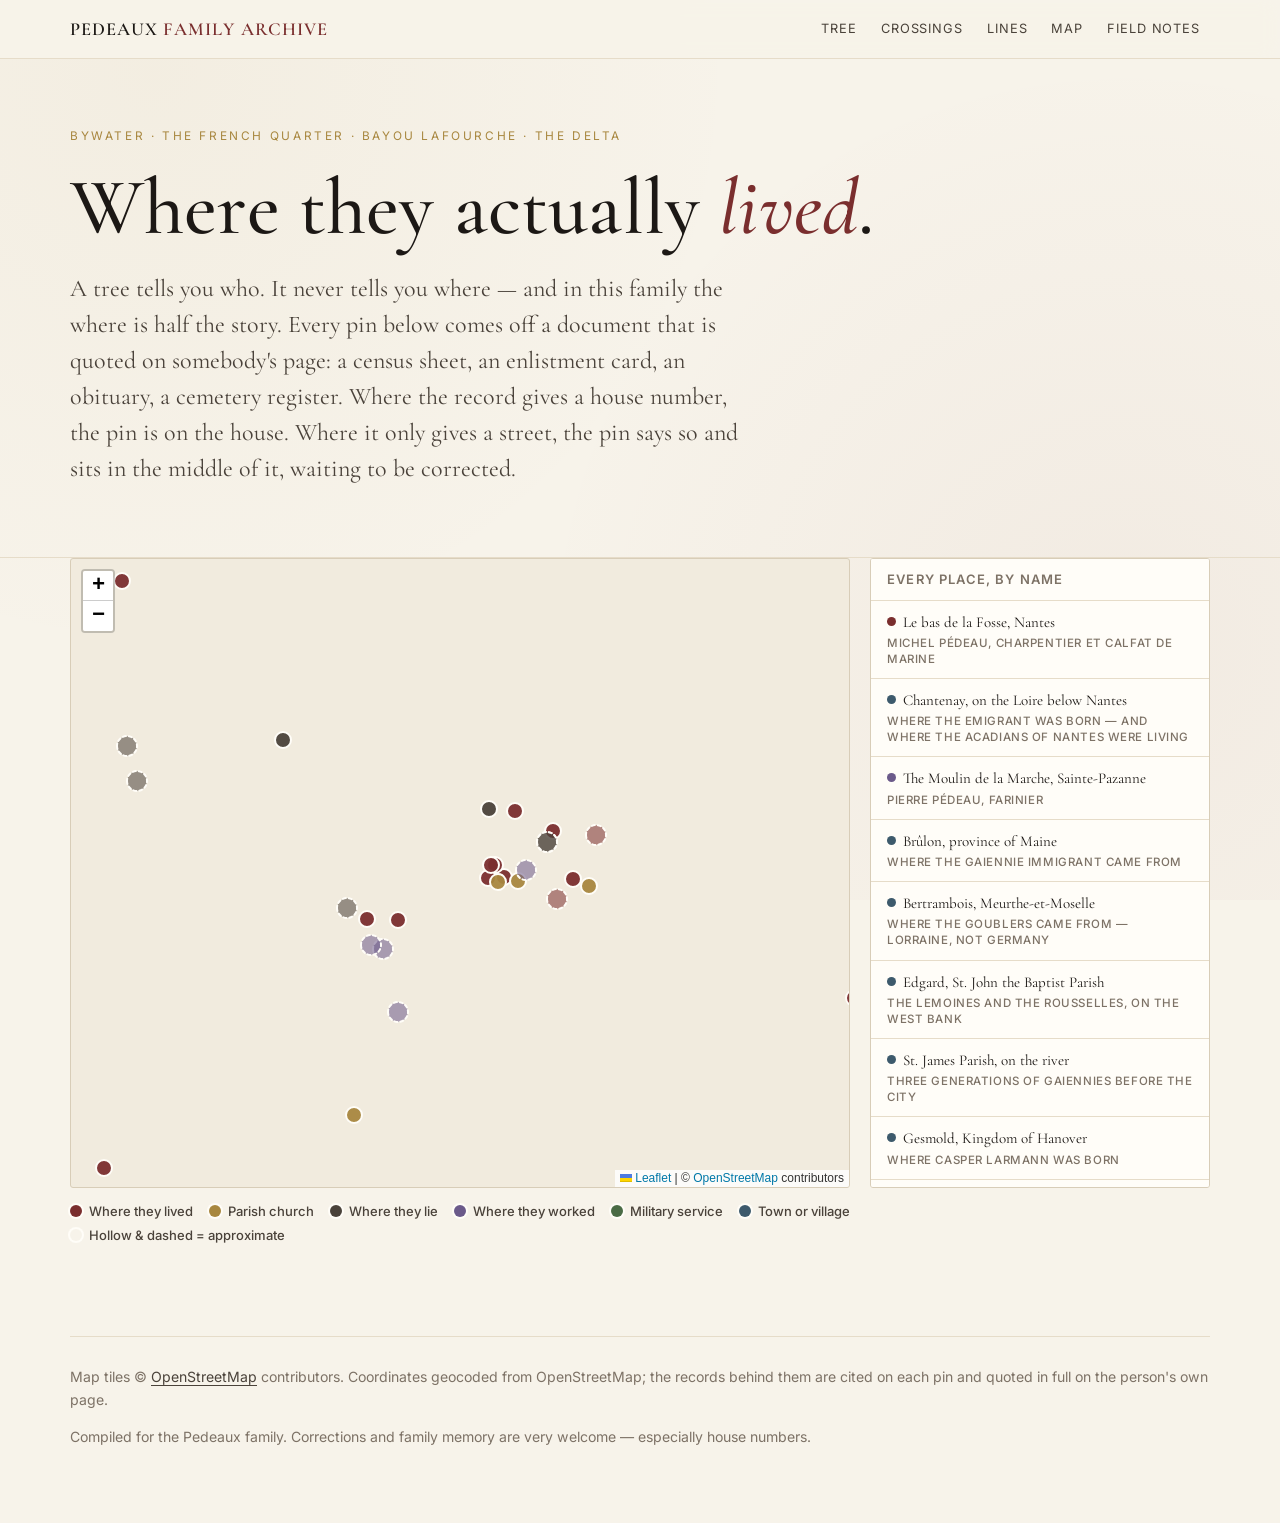
==== map.html @ 918be5b8 "Goubler documented at last, and the Utah story corrected PVT. EMILE THOMAS GOUBLER IS NOW A DOCUMENT" ====
<!doctype html>
<html lang="en">
<head>
<meta charset="utf-8">
<meta name="viewport" content="width=device-width, initial-scale=1, viewport-fit=cover">
<title>Where they lived — The Pedeaux Family Archive</title>
<meta name="description" content="Every family address this archive can prove, plotted on a map of New Orleans and the delta — with the record behind each pin.">
<meta name="theme-color" content="#f7f3ea">

<meta property="og:type" content="website">
<meta property="og:title" content="Where they lived — Pedeaux Family Archive">
<meta property="og:description" content="The addresses, the parish church, and the tombs — each one tied to the document it came from.">
<meta property="og:site_name" content="Pedeaux Family Archive">

<link rel="preconnect" href="https://fonts.googleapis.com">
<link rel="preconnect" href="https://fonts.gstatic.com" crossorigin>
<link href="https://fonts.googleapis.com/css2?family=Cormorant+Garamond:ital,wght@0,400;0,500;0,600;1,400&family=Inter:wght@400;500;600&display=swap" rel="stylesheet">
<link rel="stylesheet" href="assets/vendor/leaflet.css">
<link rel="stylesheet" href="assets/css/styles.css?v=20260814a">
<link rel="stylesheet" href="assets/css/map.css?v=20260814a">

</head>
<body>

<a class="skip-link" href="#map">Skip to the map</a>

<header class="masthead">
  <div class="wrap masthead__inner">
    <a class="masthead__mark" href="index.html">Pedeaux <span>Family Archive</span></a>
    <nav class="masthead__nav" aria-label="Sections">
      <a href="index.html#tree-section" class="always">Tree</a>
      <a href="index.html#crossings">Crossings</a>
      <a href="index.html#streams-section">Lines</a>
      <a href="map.html" class="always" aria-current="page">Map</a>
      <a href="research.html" class="always">Field notes</a>
    </nav>
  </div>
</header>

<main id="top">

  <section class="hero">
    <div class="wrap">
      <p class="hero__eyebrow">Bywater · The French Quarter · Bayou Lafourche · The delta</p>
      <h1>Where they actually <em>lived</em>.</h1>
      <p class="hero__lede">
        A tree tells you who. It never tells you where — and in this family the where is half the
        story. Every pin below comes off a document that is quoted on somebody's page: a census
        sheet, an enlistment card, an obituary, a cemetery register. Where the record gives a house
        number, the pin is on the house. Where it only gives a street, the pin says so and sits in
        the middle of it, waiting to be corrected.
      </p>
    </div>
  </section>

  <div class="mapwrap">

    <div class="mapgrid">
      <div>
        <div id="map"></div>
        <ul class="maplegend" id="legend"></ul>
      </div>
      <nav class="placelist" aria-label="All places">
        <h2>Every place, by name</h2>
        <div id="placelist"></div>
      </nav>
    </div>
  </div>

</main>

<footer class="foot">
  <div class="wrap">
    <div class="foot__rule"></div>
    <p>
      Map tiles &copy; <a href="https://www.openstreetmap.org/copyright" target="_blank" rel="noopener noreferrer">OpenStreetMap</a>
      contributors. Coordinates geocoded from OpenStreetMap; the records behind them are cited on
      each pin and quoted in full on the person's own page.
    </p>
    <p>
      Compiled for the Pedeaux family. Corrections and family memory are very welcome — especially
      house numbers.
    </p>
  </div>
</footer>

<script src="assets/vendor/leaflet.js"></script>
<script src="assets/js/places.js?v=20260814a"></script>
<script src="assets/js/map.js?v=20260814a"></script>

</body>
</html>
---- assets/vendor/leaflet.css ----
/* required styles */

.leaflet-pane,
.leaflet-tile,
.leaflet-marker-icon,
.leaflet-marker-shadow,
.leaflet-tile-container,
.leaflet-pane > svg,
.leaflet-pane > canvas,
.leaflet-zoom-box,
.leaflet-image-layer,
.leaflet-layer {
	position: absolute;
	left: 0;
	top: 0;
	}
.leaflet-container {
	overflow: hidden;
	}
.leaflet-tile,
.leaflet-marker-icon,
.leaflet-marker-shadow {
	-webkit-user-select: none;
	   -moz-user-select: none;
	        user-select: none;
	  -webkit-user-drag: none;
	}
/* Prevents IE11 from highlighting tiles in blue */
.leaflet-tile::selection {
	background: transparent;
}
/* Safari renders non-retina tile on retina better with this, but Chrome is worse */
.leaflet-safari .leaflet-tile {
	image-rendering: -webkit-optimize-contrast;
	}
/* hack that prevents hw layers "stretching" when loading new tiles */
.leaflet-safari .leaflet-tile-container {
	width: 1600px;
	height: 1600px;
	-webkit-transform-origin: 0 0;
	}
.leaflet-marker-icon,
.leaflet-marker-shadow {
	display: block;
	}
/* .leaflet-container svg: reset svg max-width decleration shipped in Joomla! (joomla.org) 3.x */
/* .leaflet-container img: map is broken in FF if you have max-width: 100% on tiles */
.leaflet-container .leaflet-overlay-pane svg {
	max-width: none !important;
	max-height: none !important;
	}
.leaflet-container .leaflet-marker-pane img,
.leaflet-container .leaflet-shadow-pane img,
.leaflet-container .leaflet-tile-pane img,
.leaflet-container img.leaflet-image-layer,
.leaflet-container .leaflet-tile {
	max-width: none !important;
	max-height: none !important;
	width: auto;
	padding: 0;
	}

.leaflet-container img.leaflet-tile {
	/* See: https://bugs.chromium.org/p/chromium/issues/detail?id=600120 */
	mix-blend-mode: plus-lighter;
}

.leaflet-container.leaflet-touch-zoom {
	-ms-touch-action: pan-x pan-y;
	touch-action: pan-x pan-y;
	}
.leaflet-container.leaflet-touch-drag {
	-ms-touch-action: pinch-zoom;
	/* Fallback for FF which doesn't support pinch-zoom */
	touch-action: none;
	touch-action: pinch-zoom;
}
.leaflet-container.leaflet-touch-drag.leaflet-touch-zoom {
	-ms-touch-action: none;
	touch-action: none;
}
.leaflet-container {
	-webkit-tap-highlight-color: transparent;
}
.leaflet-container a {
	-webkit-tap-highlight-color: rgba(51, 181, 229, 0.4);
}
.leaflet-tile {
	filter: inherit;
	visibility: hidden;
	}
.leaflet-tile-loaded {
	visibility: inherit;
	}
.leaflet-zoom-box {
	width: 0;
	height: 0;
	-moz-box-sizing: border-box;
	     box-sizing: border-box;
	z-index: 800;
	}
/* workaround for https://bugzilla.mozilla.org/show_bug.cgi?id=888319 */
.leaflet-overlay-pane svg {
	-moz-user-select: none;
	}

.leaflet-pane         { z-index: 400; }

.leaflet-tile-pane    { z-index: 200; }
.leaflet-overlay-pane { z-index: 400; }
.leaflet-shadow-pane  { z-index: 500; }
.leaflet-marker-pane  { z-index: 600; }
.leaflet-tooltip-pane   { z-index: 650; }
.leaflet-popup-pane   { z-index: 700; }

.leaflet-map-pane canvas { z-index: 100; }
.leaflet-map-pane svg    { z-index: 200; }

.leaflet-vml-shape {
	width: 1px;
	height: 1px;
	}
.lvml {
	behavior: url(#default#VML);
	display: inline-block;
	position: absolute;
	}


/* control positioning */

.leaflet-control {
	position: relative;
	z-index: 800;
	pointer-events: visiblePainted; /* IE 9-10 doesn't have auto */
	pointer-events: auto;
	}
.leaflet-top,
.leaflet-bottom {
	position: absolute;
	z-index: 1000;
	pointer-events: none;
	}
.leaflet-top {
	top: 0;
	}
.leaflet-right {
	right: 0;
	}
.leaflet-bottom {
	bottom: 0;
	}
.leaflet-left {
	left: 0;
	}
.leaflet-control {
	float: left;
	clear: both;
	}
.leaflet-right .leaflet-control {
	float: right;
	}
.leaflet-top .leaflet-control {
	margin-top: 10px;
	}
.leaflet-bottom .leaflet-control {
	margin-bottom: 10px;
	}
.leaflet-left .leaflet-control {
	margin-left: 10px;
	}
.leaflet-right .leaflet-control {
	margin-right: 10px;
	}


/* zoom and fade animations */

.leaflet-fade-anim .leaflet-popup {
	opacity: 0;
	-webkit-transition: opacity 0.2s linear;
	   -moz-transition: opacity 0.2s linear;
	        transition: opacity 0.2s linear;
	}
.leaflet-fade-anim .leaflet-map-pane .leaflet-popup {
	opacity: 1;
	}
.leaflet-zoom-animated {
	-webkit-transform-origin: 0 0;
	    -ms-transform-origin: 0 0;
	        transform-origin: 0 0;
	}
svg.leaflet-zoom-animated {
	will-change: transform;
}

.leaflet-zoom-anim .leaflet-zoom-animated {
	-webkit-transition: -webkit-transform 0.25s cubic-bezier(0,0,0.25,1);
	   -moz-transition:    -moz-transform 0.25s cubic-bezier(0,0,0.25,1);
	        transition:         transform 0.25s cubic-bezier(0,0,0.25,1);
	}
.leaflet-zoom-anim .leaflet-tile,
.leaflet-pan-anim .leaflet-tile {
	-webkit-transition: none;
	   -moz-transition: none;
	        transition: none;
	}

.leaflet-zoom-anim .leaflet-zoom-hide {
	visibility: hidden;
	}


/* cursors */

.leaflet-interactive {
	cursor: pointer;
	}
.leaflet-grab {
	cursor: -webkit-grab;
	cursor:    -moz-grab;
	cursor:         grab;
	}
.leaflet-crosshair,
.leaflet-crosshair .leaflet-interactive {
	cursor: crosshair;
	}
.leaflet-popup-pane,
.leaflet-control {
	cursor: auto;
	}
.leaflet-dragging .leaflet-grab,
.leaflet-dragging .leaflet-grab .leaflet-interactive,
.leaflet-dragging .leaflet-marker-draggable {
	cursor: move;
	cursor: -webkit-grabbing;
	cursor:    -moz-grabbing;
	cursor:         grabbing;
	}

/* marker & overlays interactivity */
.leaflet-marker-icon,
.leaflet-marker-shadow,
.leaflet-image-layer,
.leaflet-pane > svg path,
.leaflet-tile-container {
	pointer-events: none;
	}

.leaflet-marker-icon.leaflet-interactive,
.leaflet-image-layer.leaflet-interactive,
.leaflet-pane > svg path.leaflet-interactive,
svg.leaflet-image-layer.leaflet-interactive path {
	pointer-events: visiblePainted; /* IE 9-10 doesn't have auto */
	pointer-events: auto;
	}

/* visual tweaks */

.leaflet-container {
	background: #ddd;
	outline-offset: 1px;
	}
.leaflet-container a {
	color: #0078A8;
	}
.leaflet-zoom-box {
	border: 2px dotted #38f;
	background: rgba(255,255,255,0.5);
	}


/* general typography */
.leaflet-container {
	font-family: "Helvetica Neue", Arial, Helvetica, sans-serif;
	font-size: 12px;
	font-size: 0.75rem;
	line-height: 1.5;
	}


/* general toolbar styles */

.leaflet-bar {
	box-shadow: 0 1px 5px rgba(0,0,0,0.65);
	border-radius: 4px;
	}
.leaflet-bar a {
	background-color: #fff;
	border-bottom: 1px solid #ccc;
	width: 26px;
	height: 26px;
	line-height: 26px;
	display: block;
	text-align: center;
	text-decoration: none;
	color: black;
	}
.leaflet-bar a,
.leaflet-control-layers-toggle {
	background-position: 50% 50%;
	background-repeat: no-repeat;
	display: block;
	}
.leaflet-bar a:hover,
.leaflet-bar a:focus {
	background-color: #f4f4f4;
	}
.leaflet-bar a:first-child {
	border-top-left-radius: 4px;
	border-top-right-radius: 4px;
	}
.leaflet-bar a:last-child {
	border-bottom-left-radius: 4px;
	border-bottom-right-radius: 4px;
	border-bottom: none;
	}
.leaflet-bar a.leaflet-disabled {
	cursor: default;
	background-color: #f4f4f4;
	color: #bbb;
	}

.leaflet-touch .leaflet-bar a {
	width: 30px;
	height: 30px;
	line-height: 30px;
	}
.leaflet-touch .leaflet-bar a:first-child {
	border-top-left-radius: 2px;
	border-top-right-radius: 2px;
	}
.leaflet-touch .leaflet-bar a:last-child {
	border-bottom-left-radius: 2px;
	border-bottom-right-radius: 2px;
	}

/* zoom control */

.leaflet-control-zoom-in,
.leaflet-control-zoom-out {
	font: bold 18px 'Lucida Console', Monaco, monospace;
	text-indent: 1px;
	}

.leaflet-touch .leaflet-control-zoom-in, .leaflet-touch .leaflet-control-zoom-out  {
	font-size: 22px;
	}


/* layers control */

.leaflet-control-layers {
	box-shadow: 0 1px 5px rgba(0,0,0,0.4);
	background: #fff;
	border-radius: 5px;
	}
.leaflet-control-layers-toggle {
	background-image: url(images/layers.png);
	width: 36px;
	height: 36px;
	}
.leaflet-retina .leaflet-control-layers-toggle {
	background-image: url(images/layers-2x.png);
	background-size: 26px 26px;
	}
.leaflet-touch .leaflet-control-layers-toggle {
	width: 44px;
	height: 44px;
	}
.leaflet-control-layers .leaflet-control-layers-list,
.leaflet-control-layers-expanded .leaflet-control-layers-toggle {
	display: none;
	}
.leaflet-control-layers-expanded .leaflet-control-layers-list {
	display: block;
	position: relative;
	}
.leaflet-control-layers-expanded {
	padding: 6px 10px 6px 6px;
	color: #333;
	background: #fff;
	}
.leaflet-control-layers-scrollbar {
	overflow-y: scroll;
	overflow-x: hidden;
	padding-right: 5px;
	}
.leaflet-control-layers-selector {
	margin-top: 2px;
	position: relative;
	top: 1px;
	}
.leaflet-control-layers label {
	display: block;
	font-size: 13px;
	font-size: 1.08333em;
	}
.leaflet-control-layers-separator {
	height: 0;
	border-top: 1px solid #ddd;
	margin: 5px -10px 5px -6px;
	}

/* Default icon URLs */
.leaflet-default-icon-path { /* used only in path-guessing heuristic, see L.Icon.Default */
	background-image: url(images/marker-icon.png);
	}


/* attribution and scale controls */

.leaflet-container .leaflet-control-attribution {
	background: #fff;
	background: rgba(255, 255, 255, 0.8);
	margin: 0;
	}
.leaflet-control-attribution,
.leaflet-control-scale-line {
	padding: 0 5px;
	color: #333;
	line-height: 1.4;
	}
.leaflet-control-attribution a {
	text-decoration: none;
	}
.leaflet-control-attribution a:hover,
.leaflet-control-attribution a:focus {
	text-decoration: underline;
	}
.leaflet-attribution-flag {
	display: inline !important;
	vertical-align: baseline !important;
	width: 1em;
	height: 0.6669em;
	}
.leaflet-left .leaflet-control-scale {
	margin-left: 5px;
	}
.leaflet-bottom .leaflet-control-scale {
	margin-bottom: 5px;
	}
.leaflet-control-scale-line {
	border: 2px solid #777;
	border-top: none;
	line-height: 1.1;
	padding: 2px 5px 1px;
	white-space: nowrap;
	-moz-box-sizing: border-box;
	     box-sizing: border-box;
	background: rgba(255, 255, 255, 0.8);
	text-shadow: 1px 1px #fff;
	}
.leaflet-control-scale-line:not(:first-child) {
	border-top: 2px solid #777;
	border-bottom: none;
	margin-top: -2px;
	}
.leaflet-control-scale-line:not(:first-child):not(:last-child) {
	border-bottom: 2px solid #777;
	}

.leaflet-touch .leaflet-control-attribution,
.leaflet-touch .leaflet-control-layers,
.leaflet-touch .leaflet-bar {
	box-shadow: none;
	}
.leaflet-touch .leaflet-control-layers,
.leaflet-touch .leaflet-bar {
	border: 2px solid rgba(0,0,0,0.2);
	background-clip: padding-box;
	}


/* popup */

.leaflet-popup {
	position: absolute;
	text-align: center;
	margin-bottom: 20px;
	}
.leaflet-popup-content-wrapper {
	padding: 1px;
	text-align: left;
	border-radius: 12px;
	}
.leaflet-popup-content {
	margin: 13px 24px 13px 20px;
	line-height: 1.3;
	font-size: 13px;
	font-size: 1.08333em;
	min-height: 1px;
	}
.leaflet-popup-content p {
	margin: 17px 0;
	margin: 1.3em 0;
	}
.leaflet-popup-tip-container {
	width: 40px;
	height: 20px;
	position: absolute;
	left: 50%;
	margin-top: -1px;
	margin-left: -20px;
	overflow: hidden;
	pointer-events: none;
	}
.leaflet-popup-tip {
	width: 17px;
	height: 17px;
	padding: 1px;

	margin: -10px auto 0;
	pointer-events: auto;

	-webkit-transform: rotate(45deg);
	   -moz-transform: rotate(45deg);
	    -ms-transform: rotate(45deg);
	        transform: rotate(45deg);
	}
.leaflet-popup-content-wrapper,
.leaflet-popup-tip {
	background: white;
	color: #333;
	box-shadow: 0 3px 14px rgba(0,0,0,0.4);
	}
.leaflet-container a.leaflet-popup-close-button {
	position: absolute;
	top: 0;
	right: 0;
	border: none;
	text-align: center;
	width: 24px;
	height: 24px;
	font: 16px/24px Tahoma, Verdana, sans-serif;
	color: #757575;
	text-decoration: none;
	background: transparent;
	}
.leaflet-container a.leaflet-popup-close-button:hover,
.leaflet-container a.leaflet-popup-close-button:focus {
	color: #585858;
	}
.leaflet-popup-scrolled {
	overflow: auto;
	}

.leaflet-oldie .leaflet-popup-content-wrapper {
	-ms-zoom: 1;
	}
.leaflet-oldie .leaflet-popup-tip {
	width: 24px;
	margin: 0 auto;

	-ms-filter: "progid:DXImageTransform.Microsoft.Matrix(M11=0.70710678, M12=0.70710678, M21=-0.70710678, M22=0.70710678)";
	filter: progid:DXImageTransform.Microsoft.Matrix(M11=0.70710678, M12=0.70710678, M21=-0.70710678, M22=0.70710678);
	}

.leaflet-oldie .leaflet-control-zoom,
.leaflet-oldie .leaflet-control-layers,
.leaflet-oldie .leaflet-popup-content-wrapper,
.leaflet-oldie .leaflet-popup-tip {
	border: 1px solid #999;
	}


/* div icon */

.leaflet-div-icon {
	background: #fff;
	border: 1px solid #666;
	}


/* Tooltip */
/* Base styles for the element that has a tooltip */
.leaflet-tooltip {
	position: absolute;
	padding: 6px;
	background-color: #fff;
	border: 1px solid #fff;
	border-radius: 3px;
	color: #222;
	white-space: nowrap;
	-webkit-user-select: none;
	-moz-user-select: none;
	-ms-user-select: none;
	user-select: none;
	pointer-events: none;
	box-shadow: 0 1px 3px rgba(0,0,0,0.4);
	}
.leaflet-tooltip.leaflet-interactive {
	cursor: pointer;
	pointer-events: auto;
	}
.leaflet-tooltip-top:before,
.leaflet-tooltip-bottom:before,
.leaflet-tooltip-left:before,
.leaflet-tooltip-right:before {
	position: absolute;
	pointer-events: none;
	border: 6px solid transparent;
	background: transparent;
	content: "";
	}

/* Directions */

.leaflet-tooltip-bottom {
	margin-top: 6px;
}
.leaflet-tooltip-top {
	margin-top: -6px;
}
.leaflet-tooltip-bottom:before,
.leaflet-tooltip-top:before {
	left: 50%;
	margin-left: -6px;
	}
.leaflet-tooltip-top:before {
	bottom: 0;
	margin-bottom: -12px;
	border-top-color: #fff;
	}
.leaflet-tooltip-bottom:before {
	top: 0;
	margin-top: -12px;
	margin-left: -6px;
	border-bottom-color: #fff;
	}
.leaflet-tooltip-left {
	margin-left: -6px;
}
.leaflet-tooltip-right {
	margin-left: 6px;
}
.leaflet-tooltip-left:before,
.leaflet-tooltip-right:before {
	top: 50%;
	margin-top: -6px;
	}
.leaflet-tooltip-left:before {
	right: 0;
	margin-right: -12px;
	border-left-color: #fff;
	}
.leaflet-tooltip-right:before {
	left: 0;
	margin-left: -12px;
	border-right-color: #fff;
	}

/* Printing */

@media print {
	/* Prevent printers from removing background-images of controls. */
	.leaflet-control {
		-webkit-print-color-adjust: exact;
		print-color-adjust: exact;
		}
	}
---- assets/css/styles.css ----
/* ==========================================================================
   Pedeaux Family Archive
   Archival warm palette. Mobile-first. No framework.
   ========================================================================== */

:root {
  /* Paper & ink */
  --paper:        #f7f3ea;
  --paper-2:      #f1ebde;
  --paper-3:      #e8e0cf;
  --card:         #fffdf8;
  --ink:          #1c1815;
  --ink-2:        #4a423a;
  --ink-3:        #7d7266;
  --rule:         #d8cdb8;
  --rule-soft:    #e6dcc9;

  /* Accents */
  --oxblood:      #7a2e2e;
  --oxblood-lite: #a24545;
  --gold:         #a8873f;
  --sea:          #3d5a6c;

  /* Evidence */
  --ev-verified:  #4a6b45;
  --ev-confirm:   #a8873f;
  --ev-inferred:  #8a6a3a;

  /* Branch hues */
  --b-pedeaux:    #7a2e2e;
  --b-aucoin:     #3d5a6c;
  --b-gaiennie:   #6b5a8a;
  --b-brunetti:   #8a5a2b;
  --b-franovich:  #2f6b63;
  --b-moizant:    #7d6a3f;
  --b-larmann:    #55603f;
  --b-lemoine:    #4a5d7d;
  --b-wellmeyer:  #6b4a52;

  --serif: 'Cormorant Garamond', 'Iowan Old Style', 'Palatino Linotype', Palatino, 'Book Antiqua', Georgia, serif;
  --sans:  'Inter', -apple-system, BlinkMacSystemFont, 'Segoe UI', Roboto, Helvetica, Arial, sans-serif;
  --mono:  ui-monospace, 'SF Mono', Menlo, Consolas, monospace;

  --maxw: 1180px;
  --radius: 3px;
  --shadow: 0 1px 2px rgba(28,24,21,.06), 0 6px 20px rgba(28,24,21,.05);
  --shadow-lg: 0 2px 6px rgba(28,24,21,.08), 0 18px 50px rgba(28,24,21,.12);
  --panel-w: 460px;
}

*, *::before, *::after { box-sizing: border-box; }

html { -webkit-text-size-adjust: 100%; scroll-behavior: smooth; }
@media (prefers-reduced-motion: reduce) {
  html { scroll-behavior: auto; }
  *, *::before, *::after { animation-duration: .01ms !important; transition-duration: .01ms !important; }
}

body {
  margin: 0;
  background: var(--paper);
  color: var(--ink);
  font-family: var(--sans);
  font-size: 16px;
  line-height: 1.65;
  -webkit-font-smoothing: antialiased;
  background-image:
    radial-gradient(circle at 12% 8%,  rgba(168,135,63,.05), transparent 42%),
    radial-gradient(circle at 88% 72%, rgba(122,46,46,.045), transparent 46%);
  background-attachment: fixed;
}

h1, h2, h3, h4 { font-family: var(--serif); font-weight: 600; line-height: 1.15; margin: 0 0 .5em; letter-spacing: .002em; }
p { margin: 0 0 1em; }
a { color: var(--oxblood); text-underline-offset: .18em; text-decoration-thickness: .06em; }
a:hover { color: var(--oxblood-lite); }
img { max-width: 100%; height: auto; display: block; }

.wrap { width: 100%; max-width: var(--maxw); margin: 0 auto; padding: 0 20px; }
.sr-only {
  position: absolute; width: 1px; height: 1px; padding: 0; margin: -1px;
  overflow: hidden; clip: rect(0 0 0 0); white-space: nowrap; border: 0;
}
.skip-link {
  position: absolute; left: -999px; top: 0; z-index: 200;
  background: var(--ink); color: var(--paper); padding: 10px 16px;
}
.skip-link:focus { left: 8px; top: 8px; }

:focus-visible { outline: 2px solid var(--oxblood); outline-offset: 2px; border-radius: 2px; }

/* ── Masthead ─────────────────────────────────────────────────────────── */

.masthead {
  position: sticky; top: 0; z-index: 60;
  background: rgba(247,243,234,.92);
  backdrop-filter: saturate(1.4) blur(10px);
  -webkit-backdrop-filter: saturate(1.4) blur(10px);
  border-bottom: 1px solid var(--rule-soft);
}
.masthead__inner {
  display: flex; align-items: center; gap: 16px;
  min-height: 58px;
}
.masthead__mark {
  font-family: var(--serif); font-size: 1.15rem; font-weight: 600;
  letter-spacing: .06em; text-transform: uppercase; color: var(--ink);
  text-decoration: none; white-space: nowrap;
}
.masthead__mark span { color: var(--oxblood); }
.masthead__nav { margin-left: auto; display: flex; gap: 4px; align-items: center; }
.masthead__nav a {
  font-size: .8rem; letter-spacing: .07em; text-transform: uppercase;
  color: var(--ink-2); text-decoration: none; padding: 8px 10px; border-radius: var(--radius);
}
.masthead__nav a:hover { background: var(--paper-3); color: var(--ink); }
@media (max-width: 720px) { .masthead__nav a { display: none; } .masthead__nav a.always { display: inline-block; } }

/* ── Hero ─────────────────────────────────────────────────────────────── */

.hero { padding: 68px 0 46px; border-bottom: 1px solid var(--rule-soft); }
.hero__eyebrow {
  font-size: .74rem; letter-spacing: .22em; text-transform: uppercase;
  color: var(--gold); margin-bottom: 20px;
}
.hero h1 {
  font-size: clamp(2.6rem, 8vw, 5rem);
  line-height: 1.02; margin-bottom: .28em; font-weight: 500;
}
.hero h1 em { font-style: italic; color: var(--oxblood); }
.hero__lede {
  font-family: var(--serif); font-size: clamp(1.15rem, 2.6vw, 1.5rem);
  line-height: 1.5; color: var(--ink-2); max-width: 62ch;
}
.hero__stats {
  display: flex; flex-wrap: wrap; gap: 14px 40px; margin-top: 34px;
  padding-top: 26px; border-top: 1px solid var(--rule-soft);
}
.stat__n { font-family: var(--serif); font-size: 2rem; line-height: 1; color: var(--oxblood); display: block; }
.stat__l { font-size: .74rem; letter-spacing: .12em; text-transform: uppercase; color: var(--ink-3); margin-top: 6px; display: block; }

/* ── Section furniture ────────────────────────────────────────────────── */

.section { padding: 62px 0; border-bottom: 1px solid var(--rule-soft); }
.section:last-of-type { border-bottom: 0; }
.section__label {
  font-size: .74rem; letter-spacing: .2em; text-transform: uppercase;
  color: var(--gold); margin-bottom: 12px;
}
.section h2 { font-size: clamp(1.8rem, 4.4vw, 2.6rem); font-weight: 500; margin-bottom: .35em; }
.section__intro { font-family: var(--serif); font-size: 1.16rem; color: var(--ink-2); max-width: 68ch; }

/* ── Controls ─────────────────────────────────────────────────────────── */

.controls {
  display: flex; flex-wrap: wrap; gap: 10px; align-items: center;
  margin: 26px 0 8px; padding: 14px; background: var(--paper-2);
  border: 1px solid var(--rule-soft); border-radius: var(--radius);
}
.controls__search {
  flex: 1 1 220px; min-width: 0;
  font: inherit; font-size: .92rem; padding: 9px 12px;
  border: 1px solid var(--rule); border-radius: var(--radius);
  background: var(--card); color: var(--ink);
}
.controls__search::placeholder { color: var(--ink-3); }
.btn {
  font: inherit; font-size: .8rem; letter-spacing: .06em; text-transform: uppercase;
  padding: 9px 14px; border: 1px solid var(--rule); background: var(--card);
  color: var(--ink-2); border-radius: var(--radius); cursor: pointer;
  transition: background .15s, color .15s, border-color .15s;
}
.btn:hover { background: var(--paper-3); color: var(--ink); }
.btn[aria-pressed="true"] { background: var(--ink); border-color: var(--ink); color: var(--paper); }

/* ── Tree ─────────────────────────────────────────────────────────────── */

.tree { margin-top: 26px; }
.tree ul { list-style: none; margin: 0; padding: 0 0 0 22px; position: relative; }
.tree > ul { padding-left: 0; }

/* connector spine */
.tree ul ul::before {
  content: ''; position: absolute; left: 0; top: -14px; bottom: 18px;
  border-left: 1px solid var(--rule);
}
.tree li { position: relative; margin: 10px 0 0; }
.tree ul ul > li::before {
  content: ''; position: absolute; left: -22px; top: 26px; width: 18px;
  border-top: 1px solid var(--rule);
}

.node {
  display: grid;
  grid-template-columns: auto 1fr auto;
  align-items: start;
  gap: 10px;
  width: 100%;
  text-align: left;
  font: inherit;
  background: var(--card);
  border: 1px solid var(--rule-soft);
  border-left: 3px solid var(--branch, var(--rule));
  border-radius: var(--radius);
  padding: 11px 13px;
  cursor: pointer;
  box-shadow: var(--shadow);
  transition: border-color .15s, box-shadow .15s, transform .15s;
}
.node:hover { box-shadow: var(--shadow-lg); transform: translateY(-1px); }
.node[aria-current="true"] { border-color: var(--oxblood); box-shadow: 0 0 0 2px rgba(122,46,46,.14), var(--shadow-lg); }
.node.is-dim { opacity: .34; }

.node__toggle {
  width: 22px; height: 22px; flex: none; margin-top: 2px;
  border: 1px solid var(--rule); border-radius: 50%; background: var(--paper-2);
  color: var(--ink-2); font-size: .82rem; line-height: 1;
  display: grid; place-items: center; cursor: pointer; padding: 0;
}
.node__toggle:hover { background: var(--paper-3); }
.node__toggle.is-leaf { visibility: hidden; }

.node__body { min-width: 0; }
.node__name { font-family: var(--serif); font-size: 1.12rem; font-weight: 600; line-height: 1.25; }
.node__name .sur { text-transform: uppercase; letter-spacing: .03em; font-size: .92em; }
.node__meta { font-size: .82rem; color: var(--ink-3); margin-top: 2px; }
.node__rel {
  font-size: .68rem; letter-spacing: .13em; text-transform: uppercase;
  color: var(--ink-3); margin-bottom: 3px; display: block;
}
.node__tags { display: flex; flex-wrap: wrap; gap: 5px; margin-top: 7px; }

.pill {
  font-size: .64rem; letter-spacing: .09em; text-transform: uppercase;
  padding: 2px 7px; border-radius: 999px; border: 1px solid currentColor;
  white-space: nowrap;
}
.pill--verified { color: var(--ev-verified); }
.pill--confirm  { color: var(--gold); }
.pill--inferred { color: #8a6a3a; }
.pill--origin   { color: var(--sea); border-style: dashed; }
.pill--branch   { color: var(--branch, var(--ink-3)); }

.node__chev { color: var(--ink-3); font-size: 1rem; margin-top: 3px; }

.tree li.is-collapsed > ul { display: none; }

/* Eight generations of nesting would strangle the deep cards on a phone.
   Tighten the indent and the connector geometry together so they stay aligned. */
@media (max-width: 720px) {
  .tree ul { padding-left: 13px; }
  .tree ul ul > li::before { left: -13px; width: 10px; }
  .node { padding: 10px 11px; gap: 8px; }
  .node__name { font-size: 1.04rem; }
}
@media (max-width: 420px) {
  .tree ul { padding-left: 9px; }
  .tree ul ul > li::before { left: -9px; width: 7px; }
}

/* ── Detail panel ─────────────────────────────────────────────────────── */

.panel {
  position: fixed; inset: 0 0 0 auto; width: min(var(--panel-w), 100%);
  background: var(--card); border-left: 1px solid var(--rule);
  box-shadow: -12px 0 44px rgba(28,24,21,.14);
  transform: translateX(101%); transition: transform .26s cubic-bezier(.4,0,.2,1);
  z-index: 90; display: flex; flex-direction: column;
}
.panel.is-open { transform: none; }
.panel__head {
  padding: 20px 22px 16px; border-bottom: 1px solid var(--rule-soft);
  display: flex; gap: 12px; align-items: flex-start;
  border-top: 4px solid var(--branch, var(--oxblood));
}
.panel__title { flex: 1; min-width: 0; }
.panel__title h3 { font-size: 1.6rem; margin: 0 0 4px; font-weight: 500; }
.panel__dates { font-size: .9rem; color: var(--ink-3); }
.panel__close {
  flex: none; width: 34px; height: 34px; border-radius: 50%;
  border: 1px solid var(--rule); background: var(--paper-2); color: var(--ink-2);
  font-size: 1.1rem; line-height: 1; cursor: pointer;
}
.panel__close:hover { background: var(--paper-3); }
.panel__body { padding: 20px 22px 40px; overflow-y: auto; -webkit-overflow-scrolling: touch; }

.panel__portrait { margin: 0 0 18px; }
.panel__portrait img {
  width: 100%; border: 1px solid var(--rule); border-radius: var(--radius);
  filter: sepia(.12) contrast(1.02);
}
.panel__portrait figcaption { font-size: .78rem; color: var(--ink-3); margin-top: 7px; font-style: italic; }

.kv { display: grid; grid-template-columns: 88px 1fr; gap: 5px 14px; margin: 0 0 18px; font-size: .92rem; }
.kv dt { color: var(--ink-3); font-size: .74rem; letter-spacing: .1em; text-transform: uppercase; padding-top: 3px; }
.kv dd { margin: 0; }

.panel h4 {
  font-family: var(--sans); font-size: .74rem; letter-spacing: .16em;
  text-transform: uppercase; color: var(--gold); margin: 26px 0 10px; font-weight: 600;
}

.record {
  border: 1px solid var(--rule-soft); border-left: 2px solid var(--gold);
  background: var(--paper-2); border-radius: var(--radius);
  padding: 13px 15px; margin-bottom: 12px;
}
.record__title { font-weight: 600; font-size: .92rem; margin-bottom: 2px; }
.record__cite { font-size: .76rem; color: var(--ink-3); margin-bottom: 9px; font-family: var(--mono); }
.record__text {
  font-family: var(--serif); font-size: 1.02rem; line-height: 1.55;
  color: var(--ink); margin: 0;
}
.record__hl {
  margin: 10px 0 0; padding-top: 9px; border-top: 1px dashed var(--rule);
  font-size: .88rem; color: var(--oxblood);
}

.record__fig { margin: 0 0 11px; }
.record__fig a { display: block; }
.record__fig img {
  width: 100%; height: auto; display: block;
  border: 1px solid var(--rule); border-radius: 3px;
  background: #fff;
}
.record__fig figcaption {
  font-size: .72rem; color: var(--ink-3); margin-top: 5px;
  font-family: var(--mono); line-height: 1.45;
}

.note {
  font-size: .9rem; color: var(--ink-2); background: var(--paper-2);
  border: 1px dashed var(--rule); border-radius: var(--radius); padding: 12px 14px;
}

/* Siblings / children lists */
.fam { list-style: none; margin: 0 0 4px; padding: 0; }
.fam li {
  position: relative; padding: 5px 0 5px 16px; font-size: .95rem;
  border-bottom: 1px solid var(--rule-soft); line-height: 1.45;
}
.fam li:last-child { border-bottom: 0; }
.fam li::before {
  content: ''; position: absolute; left: 2px; top: 13px;
  width: 5px; height: 5px; border-radius: 50%; background: var(--rule);
}
.fam li.fam--line::before { background: var(--oxblood); }
.fam__link {
  font: inherit; font-weight: 600; color: var(--oxblood); background: none;
  border: 0; padding: 0; cursor: pointer; text-align: left;
  text-decoration: underline; text-underline-offset: .18em; text-decoration-thickness: .06em;
}
.fam__link:hover { color: var(--oxblood-lite); }
.fam__dates { color: var(--ink-3); font-size: .88em; }
.fam__tag {
  display: inline-block; font-size: .6rem; letter-spacing: .1em; text-transform: uppercase;
  color: var(--oxblood); border: 1px solid currentColor; border-radius: 999px;
  padding: 1px 6px; margin-left: 4px; vertical-align: 1px;
}

.srclist { list-style: none; margin: 0; padding: 0; font-size: .88rem; }
.srclist li { margin-bottom: 6px; }

.scrim {
  position: fixed; inset: 0; background: rgba(28,24,21,.32);
  opacity: 0; pointer-events: none; transition: opacity .26s; z-index: 80;
}
.scrim.is-open { opacity: 1; pointer-events: auto; }

@media (max-width: 620px) {
  .panel { inset: auto 0 0 0; width: 100%; height: 88vh; border-left: 0; border-top: 1px solid var(--rule); border-radius: 12px 12px 0 0; transform: translateY(101%); }
  .panel.is-open { transform: none; }
  .panel__head { border-radius: 12px 12px 0 0; }
}

/* ── Streams ──────────────────────────────────────────────────────────── */

.streams { display: grid; gap: 14px; margin-top: 30px; grid-template-columns: repeat(auto-fit, minmax(240px, 1fr)); }
.stream {
  background: var(--card); border: 1px solid var(--rule-soft);
  border-top: 3px solid var(--branch, var(--rule)); border-radius: var(--radius);
  padding: 18px; box-shadow: var(--shadow);
}
.stream h3 { font-size: 1.3rem; margin-bottom: 2px; }
.stream__origin { font-size: .74rem; letter-spacing: .1em; text-transform: uppercase; color: var(--ink-3); margin-bottom: 10px; }
.stream p { font-size: .93rem; color: var(--ink-2); margin: 0; }

/* ── Prose ────────────────────────────────────────────────────────────── */

.prose { max-width: 68ch; }
.prose p { font-family: var(--serif); font-size: 1.12rem; line-height: 1.72; }
.prose h3 { font-size: 1.5rem; margin-top: 1.9em; }
.prose ul { font-family: var(--serif); font-size: 1.1rem; line-height: 1.6; padding-left: 1.15em; margin: 0 0 1.2em; }
.prose li { margin-bottom: .5em; }

/* Figures (field notes page) */
.fig { margin: 26px 0; }
.fig img { display: block; width: 100%; max-width: 520px; border: 1px solid var(--rule); border-radius: var(--radius); box-shadow: var(--shadow); }
.fig figcaption { font-size: .78rem; color: var(--ink-3); margin-top: 8px; font-style: italic; max-width: 520px; }

/* Archival data tables (field notes page) */
.tablewrap { overflow-x: auto; margin: 24px 0; border: 1px solid var(--rule); border-radius: var(--radius); background: var(--card); box-shadow: var(--shadow); }
.ftable { width: 100%; border-collapse: collapse; font-size: .9rem; min-width: 560px; }
.ftable caption { text-align: left; font-size: .74rem; letter-spacing: .1em; text-transform: uppercase; color: var(--ink-3); padding: 12px 14px 4px; }
.ftable th { text-align: left; font-size: .72rem; letter-spacing: .1em; text-transform: uppercase; color: var(--ink-3); padding: 10px 14px; border-bottom: 1px solid var(--rule); background: var(--paper-2); }
.ftable td { padding: 9px 14px; border-bottom: 1px solid var(--rule-soft); vertical-align: top; }
.ftable tr:last-child td { border-bottom: 0; }
.ftable .ok { color: var(--ev-verified); font-weight: 600; white-space: nowrap; }
.ftable .fix { color: var(--oxblood); font-weight: 600; white-space: nowrap; }
.pull {
  font-family: var(--serif); font-style: italic; font-size: 1.2rem;
  border-left: 2px solid var(--oxblood); padding: 4px 0 4px 20px;
  margin: 26px 0; color: var(--ink-2);
}

.corrections { list-style: none; margin: 26px 0 0; padding: 0; display: grid; gap: 12px; }
.corrections li {
  background: var(--card); border: 1px solid var(--rule-soft); border-radius: var(--radius);
  padding: 14px 16px; box-shadow: var(--shadow);
}
.corrections .was { font-size: .78rem; letter-spacing: .1em; text-transform: uppercase; color: var(--ink-3); }
.corrections .now { font-family: var(--serif); font-size: 1.1rem; margin-top: 3px; }
.corrections .why { font-size: .9rem; color: var(--ink-2); margin-top: 6px; }

/* ── Footer ───────────────────────────────────────────────────────────── */

.foot { padding: 44px 0 60px; font-size: .88rem; color: var(--ink-3); }
.foot a { color: var(--ink-2); }
.foot__rule { height: 1px; background: var(--rule-soft); margin-bottom: 28px; }

/* ── Print ────────────────────────────────────────────────────────────── */

@media print {
  .masthead, .controls, .panel, .scrim, .node__toggle, .node__chev { display: none !important; }
  body { background: #fff; }
  .node { break-inside: avoid; box-shadow: none; }
  .tree li.is-collapsed > ul { display: block !important; }
}
---- assets/css/map.css ----
/* ==========================================================================
   Pedeaux Family Archive — map page
   Kept in a real stylesheet, not a <style> block: the site's CSP is
   style-src 'self', so inline styles and style="" attributes are blocked.
   ========================================================================== */

.mapwrap { max-width: var(--maxw); margin: 0 auto; padding: 0 20px 48px; }

.mapgrid { display: grid; gap: 20px; grid-template-columns: 1fr; }
@media (min-width: 900px) { .mapgrid { grid-template-columns: 1fr 340px; align-items: start; } }

#map {
  height: 62vh; min-height: 420px; border: 1px solid var(--rule);
  border-radius: var(--radius); background: var(--paper-2);
}
@media (min-width: 900px) { #map { height: 70vh; } }

.maplegend {
  display: flex; flex-wrap: wrap; gap: 6px 16px; margin: 14px 0 0; padding: 0;
  list-style: none; font: 500 13px/1.4 var(--sans); color: var(--ink-2);
}
.maplegend li { display: flex; align-items: center; gap: 7px; }
.maplegend i { width: 12px; height: 12px; border-radius: 50%; box-shadow: 0 0 0 2px var(--card); flex: none; }

/* Branch/kind swatches — classes, not inline colours, for CSP */
.sw-home    { background: #7a2e2e; }
.sw-church  { background: #a8873f; }
.sw-grave   { background: #4a423a; }
.sw-work    { background: #6b5a8a; }
.sw-service { background: #4a6b45; }
.sw-town    { background: #3d5a6c; }
.sw-approx  { background: transparent; box-shadow: 0 0 0 2px #7d7266 inset; }

.placelist {
  border: 1px solid var(--rule); border-radius: var(--radius);
  background: var(--card); max-height: 70vh; overflow-y: auto;
}
.placelist h2 {
  font: 600 13px/1 var(--sans); letter-spacing: .09em; text-transform: uppercase;
  color: var(--ink-3); margin: 0; padding: 14px 16px;
  border-bottom: 1px solid var(--rule-soft); position: sticky; top: 0; background: var(--card);
}
.placelist button {
  display: block; width: 100%; text-align: left; background: none; border: 0;
  border-bottom: 1px solid var(--rule-soft); padding: 11px 16px; cursor: pointer;
  font: 400 15px/1.35 var(--serif); color: var(--ink);
}
.placelist button:hover, .placelist button:focus-visible { background: var(--paper-2); }
.placelist button .pl__who {
  display: block; font: 500 11.5px/1.4 var(--sans); letter-spacing: .05em;
  text-transform: uppercase; color: var(--ink-3); margin-top: 3px;
}
.placelist button .pl__dot {
  display: inline-block; width: 9px; height: 9px; border-radius: 50%;
  margin-right: 7px; vertical-align: 1px;
}

.leaflet-popup-content-wrapper {
  border-radius: var(--radius); background: var(--card);
  box-shadow: 0 6px 26px rgba(28, 24, 21, .22);
}
.leaflet-popup-content {
  margin: 15px 17px; width: 290px !important;
  font: 400 14px/1.55 var(--sans); color: var(--ink-2);
}
.leaflet-popup-content h3 { font: 600 19px/1.2 var(--serif); color: var(--ink); margin: 0 0 2px; }
.leaflet-popup-content .pop__who {
  font: 500 11.5px/1.4 var(--sans); letter-spacing: .05em; text-transform: uppercase;
  color: var(--ink-3); margin: 0 0 10px;
}
.leaflet-popup-content .pop__head { font: 600 13.5px/1.45 var(--sans); color: var(--oxblood); margin: 0 0 8px; }
.leaflet-popup-content .pop__src {
  font: 400 12px/1.5 var(--sans); color: var(--ink-3);
  margin: 10px 0 0; padding-top: 9px; border-top: 1px solid var(--rule-soft);
}
.leaflet-popup-content .pop__links {
  list-style: none; margin: 9px 0 0; padding: 9px 0 0;
  border-top: 1px solid var(--rule-soft);
}
.leaflet-popup-content .pop__links li { margin: 0 0 4px; }
.leaflet-popup-content .pop__links li:last-child { margin-bottom: 0; }
.leaflet-popup-content .pop__links a {
  font: 500 12.5px/1.45 var(--sans); color: var(--sea);
  text-decoration: underline; text-underline-offset: 2px;
}
.leaflet-popup-content .pop__links a:hover,
.leaflet-popup-content .pop__links a:focus-visible { color: var(--oxblood); }
.leaflet-popup-content .pop__links li::before { content: "↗ "; color: var(--ink-3); }

.leaflet-popup-content .pop__prec {
  display: inline-block; font: 600 10.5px/1 var(--sans); letter-spacing: .07em;
  text-transform: uppercase; padding: 4px 7px; border-radius: 2px; margin-bottom: 9px;
}
.prec-exact  { background: #e6ecdf; color: #3c5738; }
.prec-block  { background: #f0e7cf; color: #7a6224; }
.prec-street { background: #f0dfdf; color: #7a2e2e; }
.prec-town   { background: #f0dfdf; color: #7a2e2e; }

.mapnote { font: 400 15px/1.6 var(--sans); color: var(--ink-2); max-width: 62ch; margin: 0 0 22px; }
.mapnote strong { color: var(--ink); }
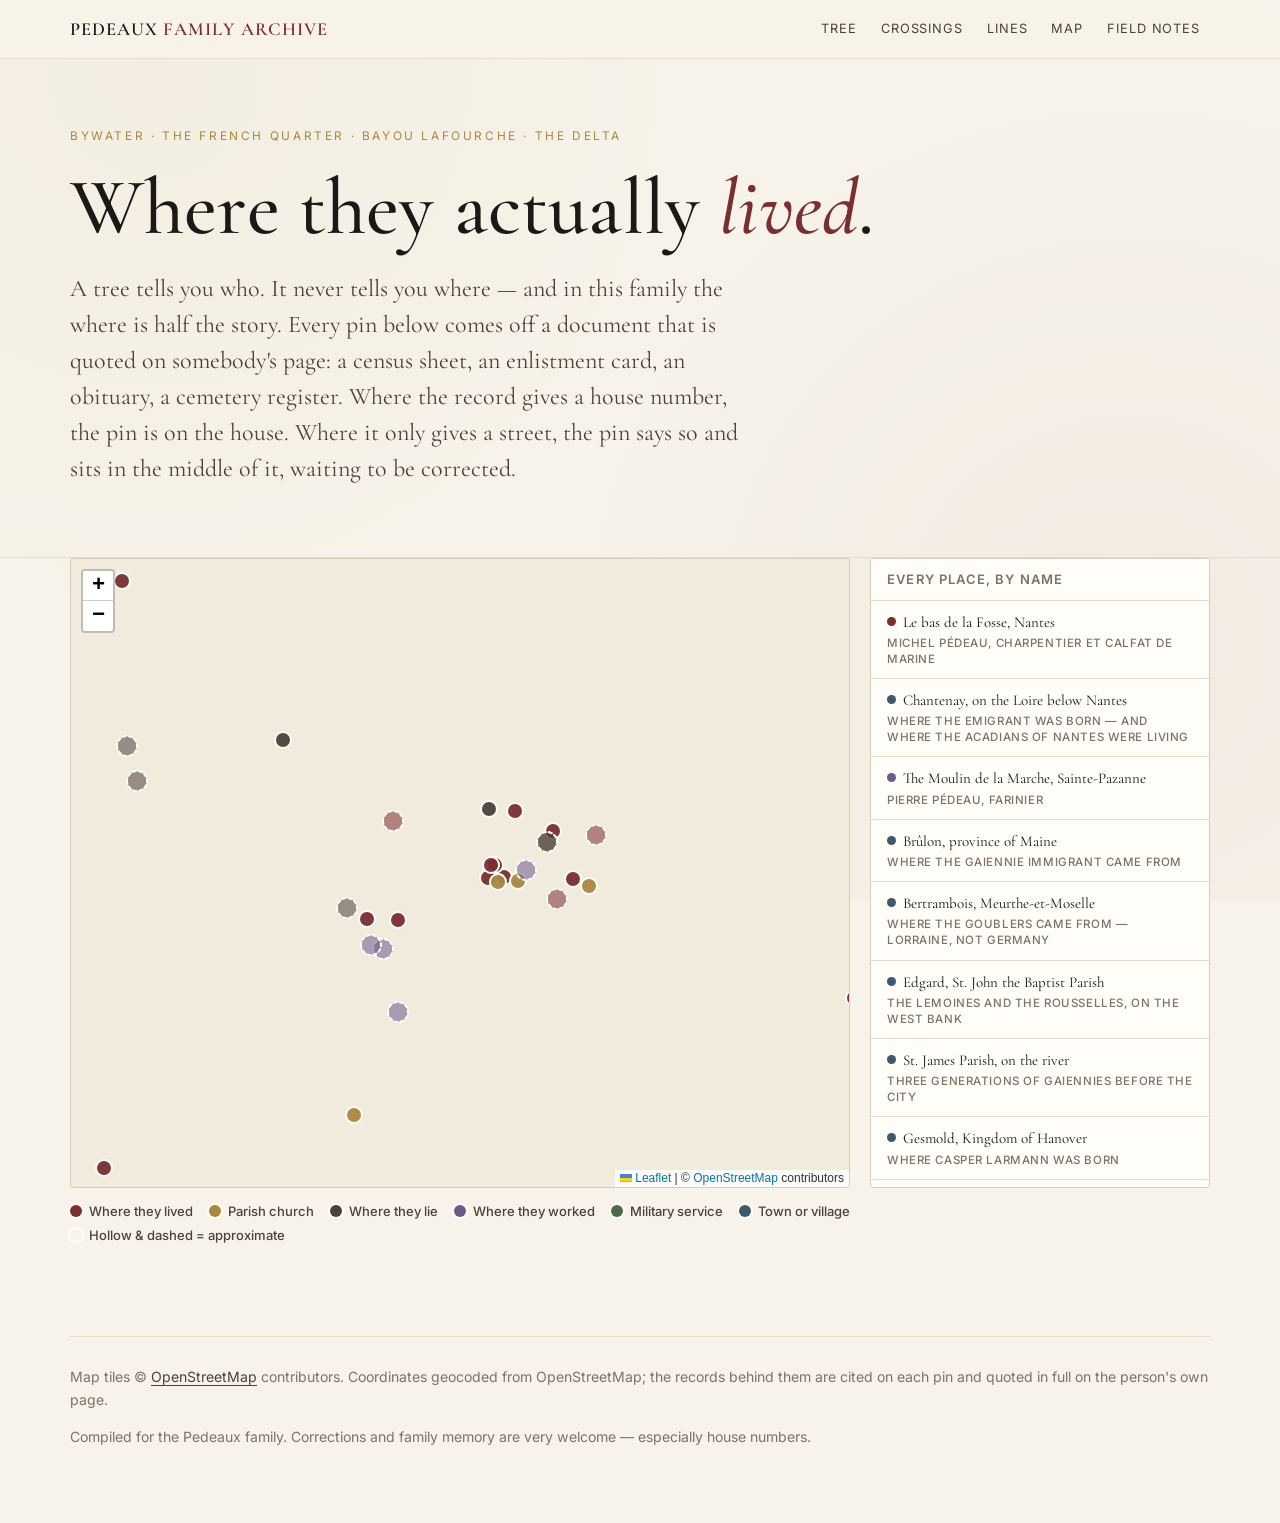
==== commit f60a86ba: "Address harvest: a midwife, a grocery changing hands, and the block pushed back to 1875 VICTOIRE CIR" ====
--- a/map.html
+++ b/map.html
@@ -16,8 +16,8 @@
 <link rel="preconnect" href="https://fonts.gstatic.com" crossorigin>
 <link href="https://fonts.googleapis.com/css2?family=Cormorant+Garamond:ital,wght@0,400;0,500;0,600;1,400&family=Inter:wght@400;500;600&display=swap" rel="stylesheet">
 <link rel="stylesheet" href="assets/vendor/leaflet.css">
-<link rel="stylesheet" href="assets/css/styles.css?v=20260814a">
-<link rel="stylesheet" href="assets/css/map.css?v=20260814a">
+<link rel="stylesheet" href="assets/css/styles.css?v=20260814d">
+<link rel="stylesheet" href="assets/css/map.css?v=20260814d">
 
 </head>
 <body>
@@ -85,8 +85,8 @@
 </footer>
 
 <script src="assets/vendor/leaflet.js"></script>
-<script src="assets/js/places.js?v=20260814a"></script>
-<script src="assets/js/map.js?v=20260814a"></script>
+<script src="assets/js/places.js?v=20260814d"></script>
+<script src="assets/js/map.js?v=20260814d"></script>
 
 </body>
 </html>
